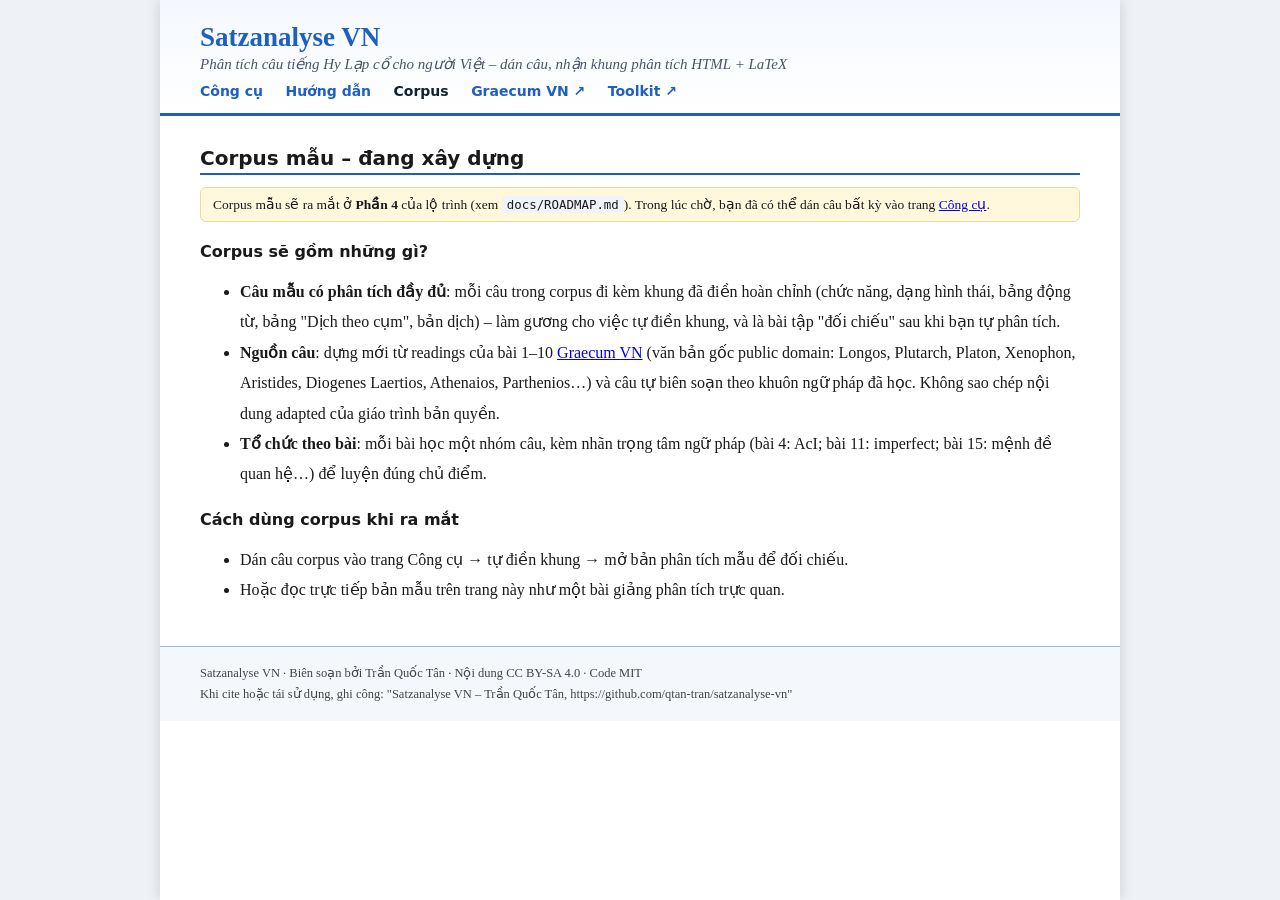
==== corpus.html @ efe392c5 "Phần 1: khung repo, docs nền và tool MVP (paste câu Hy Lạp cổ → khung phân tích HTML + .tex)" ====
<!doctype html>
<html lang="vi">
<head>
<meta charset="UTF-8">
<meta name="viewport" content="width=device-width, initial-scale=1.0">
<title>Corpus – Satzanalyse VN</title>
<link rel="stylesheet" href="assets/style.css">
</head>
<body>
<div class="page">

<header class="site">
  <h1><a href="index.html">Satzanalyse VN</a></h1>
  <p class="tagline">Phân tích câu tiếng Hy Lạp cổ cho người Việt – dán câu, nhận khung phân tích HTML + LaTeX</p>
  <nav class="site">
    <a href="index.html">Công cụ</a>
    <a href="huong-dan.html">Hướng dẫn</a>
    <a href="corpus.html" aria-current="page">Corpus</a>
    <a href="https://github.com/qtan-tran/graecum-vn" target="_blank">Graecum VN ↗</a>
    <a href="https://github.com/qtan-tran/ancient-greek-toolkit" target="_blank">Toolkit ↗</a>
  </nav>
</header>

<h2 class="sec">Corpus mẫu – đang xây dựng</h2>

<div class="hint">Corpus mẫu sẽ ra mắt ở <b>Phần 4</b> của lộ trình (xem <code>docs/ROADMAP.md</code>). Trong lúc chờ, bạn đã có thể dán câu bất kỳ vào trang <a href="index.html">Công cụ</a>.</div>

<h3 class="subsec">Corpus sẽ gồm những gì?</h3>
<ul class="flow">
  <li><b>Câu mẫu có phân tích đầy đủ</b>: mỗi câu trong corpus đi kèm khung đã điền hoàn chỉnh (chức năng, dạng hình thái, bảng động từ, bảng "Dịch theo cụm", bản dịch) – làm gương cho việc tự điền khung, và là bài tập "đối chiếu" sau khi bạn tự phân tích.</li>
  <li><b>Nguồn câu</b>: dựng mới từ readings của bài 1–10 <a href="https://qtan-tran.github.io/graecum-vn/" target="_blank">Graecum VN</a> (văn bản gốc public domain: Longos, Plutarch, Platon, Xenophon, Aristides, Diogenes Laertios, Athenaios, Parthenios…) và câu tự biên soạn theo khuôn ngữ pháp đã học. Không sao chép nội dung adapted của giáo trình bản quyền.</li>
  <li><b>Tổ chức theo bài</b>: mỗi bài học một nhóm câu, kèm nhãn trọng tâm ngữ pháp (bài 4: AcI; bài 11: imperfect; bài 15: mệnh đề quan hệ…) để luyện đúng chủ điểm.</li>
</ul>

<h3 class="subsec">Cách dùng corpus khi ra mắt</h3>
<ul class="flow">
  <li>Dán câu corpus vào trang Công cụ → tự điền khung → mở bản phân tích mẫu để đối chiếu.</li>
  <li>Hoặc đọc trực tiếp bản mẫu trên trang này như một bài giảng phân tích trực quan.</li>
</ul>

<footer class="site">
  Satzanalyse VN · Biên soạn bởi Trần Quốc Tân · Nội dung CC BY-SA 4.0 · Code MIT<br>
  Khi cite hoặc tái sử dụng, ghi công: "Satzanalyse VN – Trần Quốc Tân, https://github.com/qtan-tran/satzanalyse-vn"
</footer>

</div>
</body>
</html>
---- assets/style.css ----
/* Satzanalyse VN – style.css
 * Style dùng chung cho các trang của site (đồng bộ palette canvas Satzanalyse + portal graecum-vn).
 * Code: MIT License. Không dependency, không build. */

:root{
  --Prad:#1F5FBF;--Subj:#C0392B;--Akk:#1E8449;--Dat:#16877A;--Attr:#8E44AD;
  --PN:#D9730D;--Adv:#8A6D1D;--Inf:#B03A6F;--Neg:#000;--Part:#7F8C8D;
  --AcIS:#E0457B;--Konj:#5D6D7E;--App:#2E4A9E;--Vok:#4A235A;
  --ink:#1a1a1a;--accent:#1F5FBF;--border:#9db8e0;--headbg:#e3ecf8;
}
*{box-sizing:border-box}
body{font-family:'Palatino Linotype','Book Antiqua',Palatino,'Times New Roman',serif;
     color:var(--ink);background:#eef1f5;margin:0}
.page{max-width:960px;margin:0 auto;background:#fff;min-height:100vh;
      box-shadow:0 0 14px rgba(0,0,0,.15);padding:0 40px 60px}
header.site{border-bottom:3px solid var(--accent);margin:0 -40px 26px;padding:22px 40px 14px;
      background:linear-gradient(180deg,#f4f8fe,#fff)}
header.site h1{font-size:27px;margin:0 0 2px;color:var(--accent)}
header.site h1 a{color:inherit;text-decoration:none}
header.site .tagline{font-style:italic;color:#4a5568;margin:0 0 10px;font-size:15px}
nav.site{font-family:system-ui,Arial,sans-serif;font-size:14px}
nav.site a{color:var(--accent);text-decoration:none;margin-right:18px;font-weight:600}
nav.site a:hover{text-decoration:underline}
nav.site a[aria-current="page"]{color:#123;cursor:default;font-weight:700}
h2.sec{font-family:system-ui,Arial,sans-serif;font-size:20px;border-bottom:2px solid var(--accent);
      padding-bottom:3px;margin:30px 0 12px}
h3.subsec{font-family:system-ui,Arial,sans-serif;font-size:16px;margin:20px 0 8px}
.gk{font-family:'Palatino Linotype','Book Antiqua',Palatino,'Times New Roman',serif;font-size:1.06em}
.box{border:1px solid var(--border);border-radius:7px;margin:14px 0;background:#fff;overflow:hidden}
.box>.bt{background:var(--headbg);font:700 13px/1.3 system-ui,Arial,sans-serif;padding:7px 12px;
      border-bottom:1px solid #c5d5ee}
.box>.bb{padding:10px 14px;font-size:15.5px;line-height:1.55}
.hint{background:#fff8dc;border:1px solid #e8d9a0;border-radius:6px;padding:8px 12px;
      font-size:13.5px;margin:0 0 14px}
.err{background:#fdecea;border:1px solid #f5b7b0;border-radius:6px;padding:10px 12px;
      font-size:14px;margin:10px 0;display:none;color:#7b241c}
.ok{background:#eafaf1;border:1px solid #a9dfbf;border-radius:6px;padding:10px 12px;
      font-size:14px;margin:10px 0;display:none}
label{font-family:system-ui,Arial,sans-serif;font-size:14px;font-weight:600;display:block;margin:12px 0 4px}
input[type=text],textarea{width:100%;font-size:16px;padding:8px 10px;border:1px solid #b8c4d8;
      border-radius:5px;font-family:inherit;background:#fff}
textarea{min-height:150px;resize:vertical;line-height:1.7}
textarea.over{border-color:#e74c3c;background:#fff5f4}
.counter{font-family:system-ui,Arial,sans-serif;font-size:12.5px;color:#555;text-align:right;margin-top:3px}
.counter.over{color:#c0392b;font-weight:700}
button{font:700 14px system-ui,Arial,sans-serif;border-radius:6px;border:1px solid var(--accent);
      background:var(--accent);color:#fff;padding:9px 18px;cursor:pointer;margin:14px 8px 0 0}
button:hover{background:#194d96}
button.ghost{background:#fff;color:var(--accent)}
button.ghost:hover{background:#eef4fd}
button:disabled{opacity:.45;cursor:not-allowed}
.chips{margin:8px 0 4px;line-height:2.1}
.chip{font:700 12px system-ui,Arial,sans-serif;margin-right:10px;white-space:nowrap}
.actions{margin-top:6px}
.summary{font-family:system-ui,Arial,sans-serif;font-size:13.5px;color:#333}
table{border-collapse:collapse;width:100%;font-size:13.5px}
th{font-family:system-ui,Arial,sans-serif;font-size:12px;background:#f0f3f8;text-align:left}
th,td{border:1px solid #ccd4e0;padding:4px 7px;vertical-align:top}
iframe#preview{width:100%;height:520px;border:1px solid var(--border);border-radius:6px;background:#fff}
ul.flow{line-height:1.9}
footer.site{margin:40px -40px 0;padding:16px 40px;border-top:1px solid var(--border);
      background:#f4f7fc;font-size:12.5px;color:#444;line-height:1.7}
footer.site a{color:var(--accent)}
.note{font-size:13px;color:#444;margin-top:8px}
code{background:#f0f3f8;border-radius:3px;padding:1px 5px;font-size:.92em}
kbd{font-family:system-ui,Arial,sans-serif;border:1px solid #b8c4d8;border-bottom-width:2px;
      border-radius:4px;padding:1px 6px;background:#f8fafd;font-size:.9em}
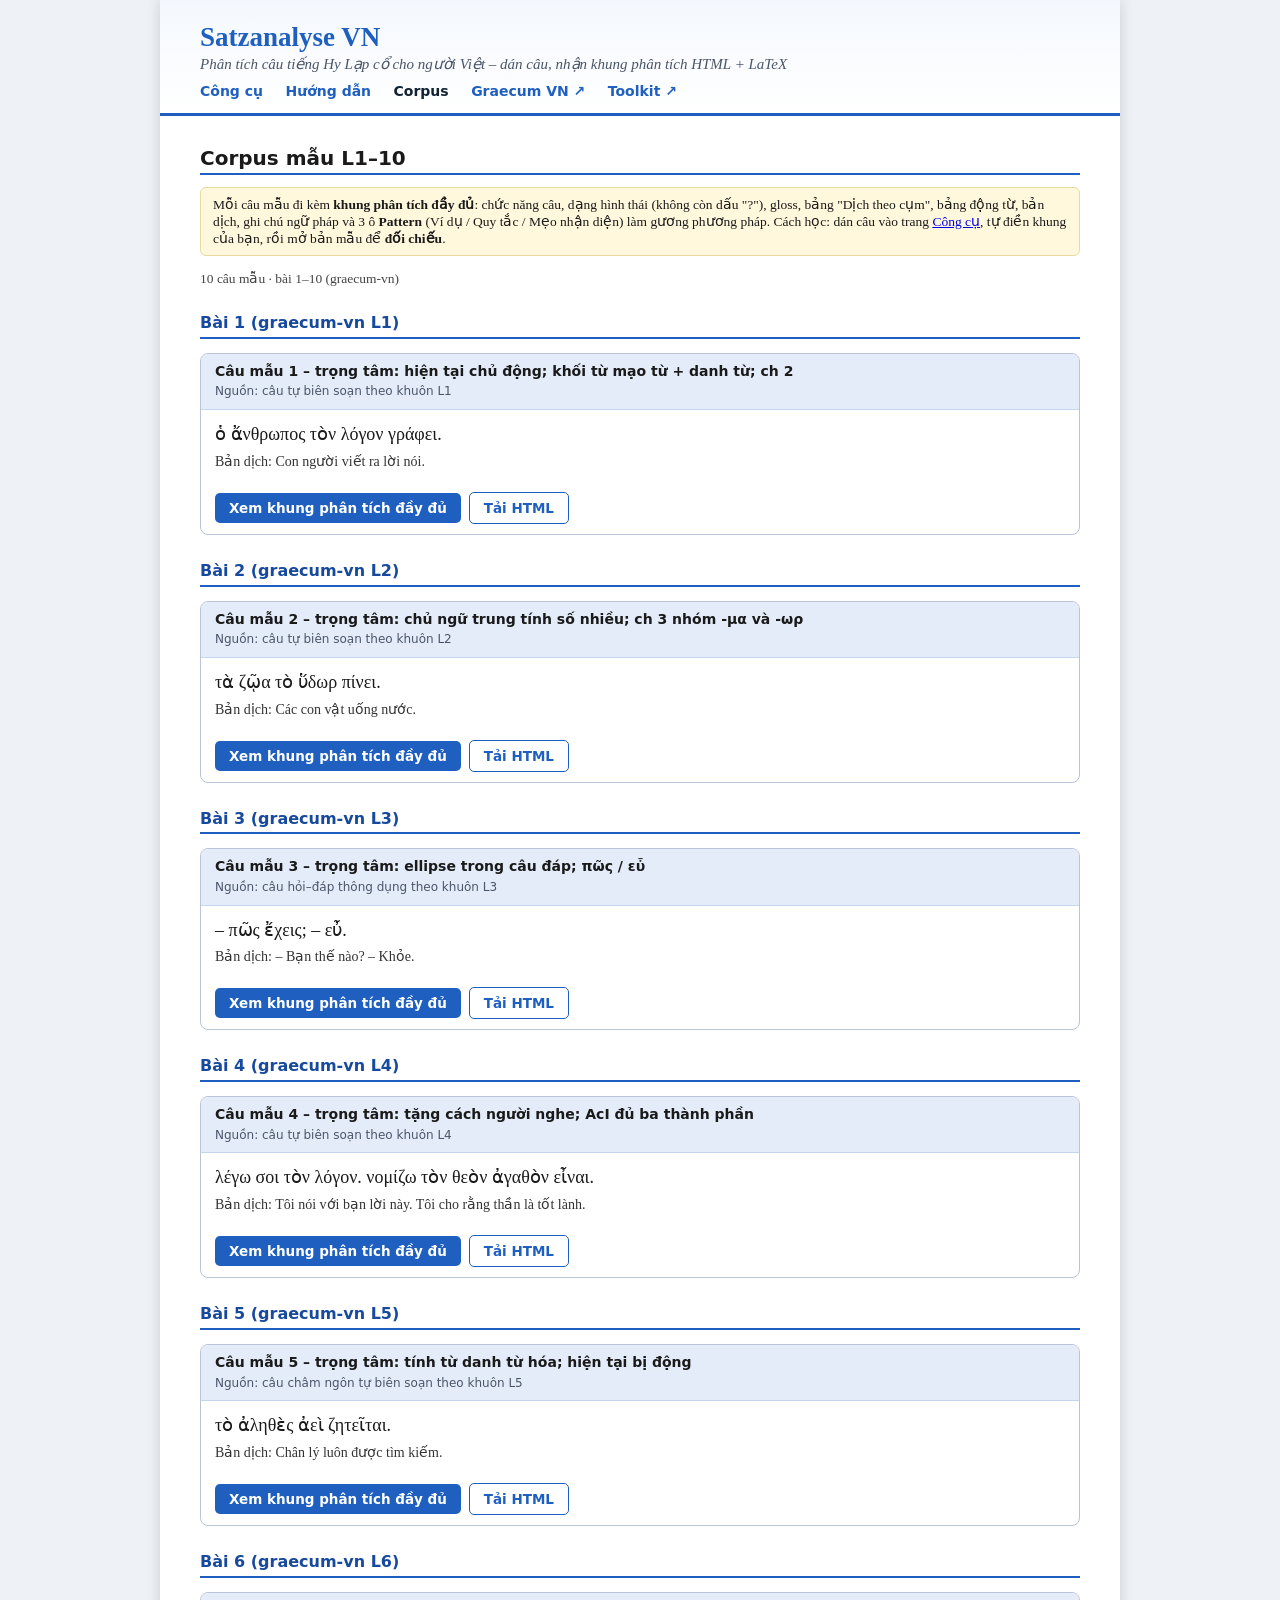
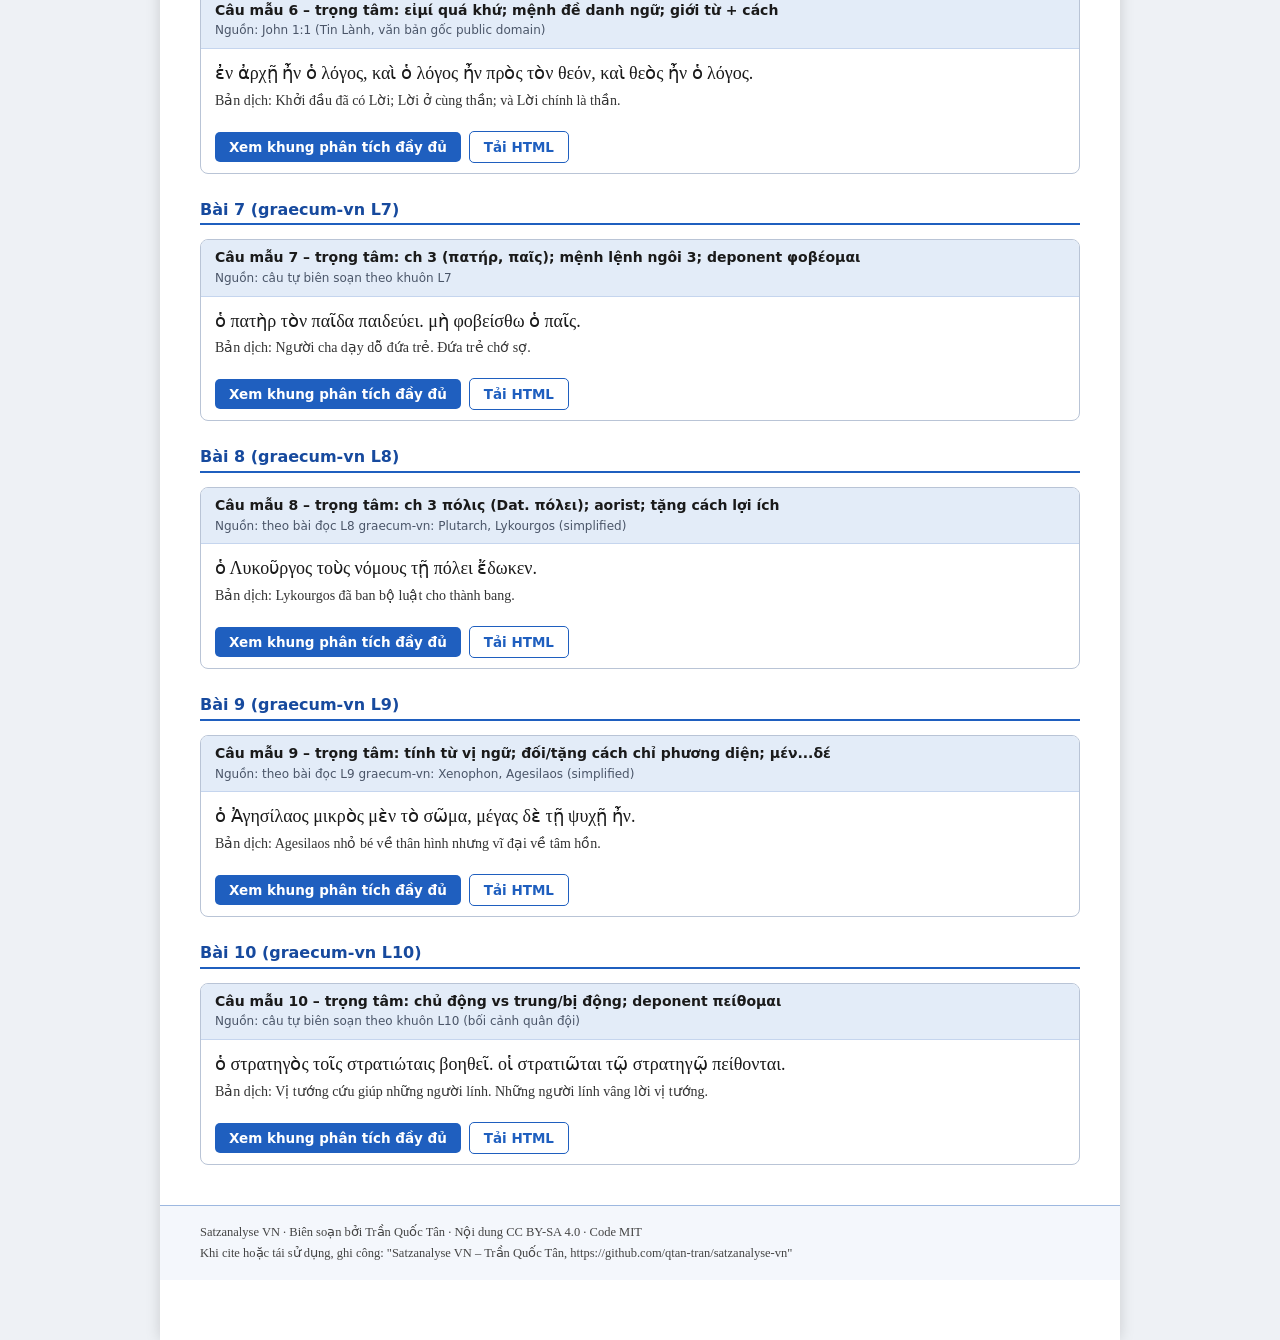
==== commit 111d222f: "Phần 4: corpus mẫu L1–10 – data/corpus.js (10 câu, 3 ô Pattern/câu) + fill API exporter-html + galle" ====
--- a/corpus.html
+++ b/corpus.html
@@ -5,6 +5,23 @@
 <meta name="viewport" content="width=device-width, initial-scale=1.0">
 <title>Corpus – Satzanalyse VN</title>
 <link rel="stylesheet" href="assets/style.css">
+<style>
+.ccard{border:1px solid #b9c4d6;border-radius:8px;margin:14px 0;background:#fff;overflow:hidden}
+.ccard .ch{background:#e3ecf8;padding:8px 14px;border-bottom:1px solid #c5d5ee;font:700 14px/1.4 system-ui,Arial,sans-serif}
+.ccard .ch .src{font:400 12px/1.4 system-ui,Arial,sans-serif;color:#4a5568}
+.ccard .cb{padding:10px 14px}
+.ccard .gk{font-size:18px;line-height:1.6}
+.ccard .vi{color:#333;margin:4px 0 8px;font-size:14px}
+.ccard .btns{margin-top:6px}
+.ccard button{font:700 13.5px system-ui,Arial,sans-serif;padding:7px 14px;border:0;border-radius:5px;background:#1F5FBF;color:#fff;cursor:pointer;margin-right:8px}
+.ccard button.ghost{background:#fff;color:#1F5FBF;border:1px solid #1F5FBF}
+.ccard button:hover{background:#174a9e}
+.ccard button.ghost:hover{background:#eef4fd}
+.ccard .viewwrap{margin-top:10px}
+.ccard iframe{width:100%;height:620px;border:1px solid #ccd4e0;border-radius:5px;background:#fff}
+.lesson{margin:26px 0 6px;font:700 16px/1.3 system-ui,Arial,sans-serif;border-bottom:2px solid #1F5FBF;padding-bottom:3px;color:#174a9e}
+.count{font-size:13.5px;color:#444;margin:10px 0}
+</style>
 </head>
 <body>
 <div class="page">
@@ -21,22 +38,12 @@
   </nav>
 </header>
 
-<h2 class="sec">Corpus mẫu – đang xây dựng</h2>
+<h2 class="sec">Corpus mẫu L1–10</h2>
 
-<div class="hint">Corpus mẫu sẽ ra mắt ở <b>Phần 4</b> của lộ trình (xem <code>docs/ROADMAP.md</code>). Trong lúc chờ, bạn đã có thể dán câu bất kỳ vào trang <a href="index.html">Công cụ</a>.</div>
+<div class="hint">Mỗi câu mẫu đi kèm <b>khung phân tích đầy đủ</b>: chức năng câu, dạng hình thái (không còn dấu "?"), gloss, bảng "Dịch theo cụm", bảng động từ, bản dịch, ghi chú ngữ pháp và 3 ô <b>Pattern</b> (Ví dụ / Quy tắc / Mẹo nhận diện) làm gương phương pháp. Cách học: dán câu vào trang <a href="index.html">Công cụ</a>, tự điền khung của bạn, rồi mở bản mẫu để <b>đối chiếu</b>.</div>
 
-<h3 class="subsec">Corpus sẽ gồm những gì?</h3>
-<ul class="flow">
-  <li><b>Câu mẫu có phân tích đầy đủ</b>: mỗi câu trong corpus đi kèm khung đã điền hoàn chỉnh (chức năng, dạng hình thái, bảng động từ, bảng "Dịch theo cụm", bản dịch) – làm gương cho việc tự điền khung, và là bài tập "đối chiếu" sau khi bạn tự phân tích.</li>
-  <li><b>Nguồn câu</b>: dựng mới từ readings của bài 1–10 <a href="https://qtan-tran.github.io/graecum-vn/" target="_blank">Graecum VN</a> (văn bản gốc public domain: Longos, Plutarch, Platon, Xenophon, Aristides, Diogenes Laertios, Athenaios, Parthenios…) và câu tự biên soạn theo khuôn ngữ pháp đã học. Không sao chép nội dung adapted của giáo trình bản quyền.</li>
-  <li><b>Tổ chức theo bài</b>: mỗi bài học một nhóm câu, kèm nhãn trọng tâm ngữ pháp (bài 4: AcI; bài 11: imperfect; bài 15: mệnh đề quan hệ…) để luyện đúng chủ điểm.</li>
-</ul>
-
-<h3 class="subsec">Cách dùng corpus khi ra mắt</h3>
-<ul class="flow">
-  <li>Dán câu corpus vào trang Công cụ → tự điền khung → mở bản phân tích mẫu để đối chiếu.</li>
-  <li>Hoặc đọc trực tiếp bản mẫu trên trang này như một bài giảng phân tích trực quan.</li>
-</ul>
+<p class="count" id="count"></p>
+<div id="corpus-list"><noscript>Trang corpus cần JavaScript. Bạn vẫn có thể dán câu vào trang Công cụ.</noscript></div>
 
 <footer class="site">
   Satzanalyse VN · Biên soạn bởi Trần Quốc Tân · Nội dung CC BY-SA 4.0 · Code MIT<br>
@@ -44,5 +51,110 @@
 </footer>
 
 </div>
+<script src="data/dict.js"></script>
+<script src="data/morph.js"></script>
+<script src="data/corpus.js"></script>
+<script src="assets/engine.js"></script>
+<script src="assets/exporter-html.js"></script>
+<script>
+/* Corpus gallery: dựng danh sách theo bài từ window.SA_CORPUS;
+ * mỗi câu render lười (chỉ khi bấm "Xem khung") qua SA_HTML.build(model, fill). */
+(function () {
+  'use strict';
+  var C = window.SA_CORPUS;
+  var list = document.getElementById('corpus-list');
+  if (!C || !C.items || !C.items.length) {
+    list.textContent = 'Chưa có câu mẫu nào.';
+    return;
+  }
+  document.getElementById('count').textContent = C.items.length + ' câu mẫu · bài 1–10 (graecum-vn)';
+
+  var frag = document.createDocumentFragment();
+  var lastLesson = -1;
+
+  C.items.forEach(function (it, i) {
+    if (it.lesson !== lastLesson) {
+      var h = document.createElement('h3');
+      h.className = 'lesson';
+      h.textContent = 'Bài ' + it.lesson + ' (graecum-vn L' + it.lesson + ')';
+      frag.appendChild(h);
+      lastLesson = it.lesson;
+    }
+
+    var card = document.createElement('div');
+    card.className = 'ccard';
+    var head = document.createElement('div');
+    head.className = 'ch';
+    head.innerHTML = 'Câu mẫu ' + (i + 1) + ' – trọng tâm: ' +
+      String(it.focus).replace(/&/g, '&amp;').replace(/</g, '&lt;') +
+      '<br><span class="src">Nguồn: ' + String(it.source).replace(/&/g, '&amp;').replace(/</g, '&lt;') + '</span>';
+    var body = document.createElement('div');
+    body.className = 'cb';
+    var gk = document.createElement('div');
+    gk.className = 'gk';
+    gk.textContent = it.greek;
+    var vi = document.createElement('div');
+    vi.className = 'vi';
+    vi.textContent = 'Bản dịch: ' + it.vi;
+    var btns = document.createElement('div');
+    btns.className = 'btns';
+    var bView = document.createElement('button');
+    bView.textContent = 'Xem khung phân tích đầy đủ';
+    var bDl = document.createElement('button');
+    bDl.className = 'ghost';
+    bDl.textContent = 'Tải HTML';
+    btns.appendChild(bView);
+    btns.appendChild(bDl);
+
+    var view = document.createElement('div');
+    view.className = 'viewwrap';
+    view.hidden = true;
+    var frame = document.createElement('iframe');
+    frame.title = 'Khung phân tích – ' + it.title;
+    view.appendChild(frame);
+
+    function buildHtml() {
+      var model = SA.analyze(it.greek, { title: it.title, subtitle: it.subtitle });
+      var fill = {
+        hint: 'Khung mẫu có phân tích đầy đủ (Corpus Satzanalyse VN) – tự điền khung của bạn ở trang Công cụ rồi đối chiếu.',
+        vi: it.vi,
+        sentences: it.sentences,
+        patterns: it.patterns
+      };
+      return SA_HTML.build(model, fill);
+    }
+
+    bView.addEventListener('click', function () {
+      if (frame.getAttribute('data-built') !== '1') {
+        frame.srcdoc = buildHtml();
+        frame.setAttribute('data-built', '1');
+      }
+      view.hidden = !view.hidden;
+      bView.textContent = view.hidden ? 'Xem khung phân tích đầy đủ' : 'Ẩn khung phân tích';
+    });
+
+    bDl.addEventListener('click', function () {
+      var blob = new Blob([buildHtml()], { type: 'text/html;charset=utf-8' });
+      var a = document.createElement('a');
+      a.href = URL.createObjectURL(blob);
+      a.download = 'satzanalyse-corpus-L' + it.lesson + '.html';
+      document.body.appendChild(a);
+      a.click();
+      document.body.removeChild(a);
+      URL.revokeObjectURL(a.href);
+    });
+
+    body.appendChild(gk);
+    body.appendChild(vi);
+    body.appendChild(btns);
+    body.appendChild(view);
+    card.appendChild(head);
+    card.appendChild(body);
+    frag.appendChild(card);
+  });
+
+  list.appendChild(frag);
+})();
+</script>
 </body>
 </html>
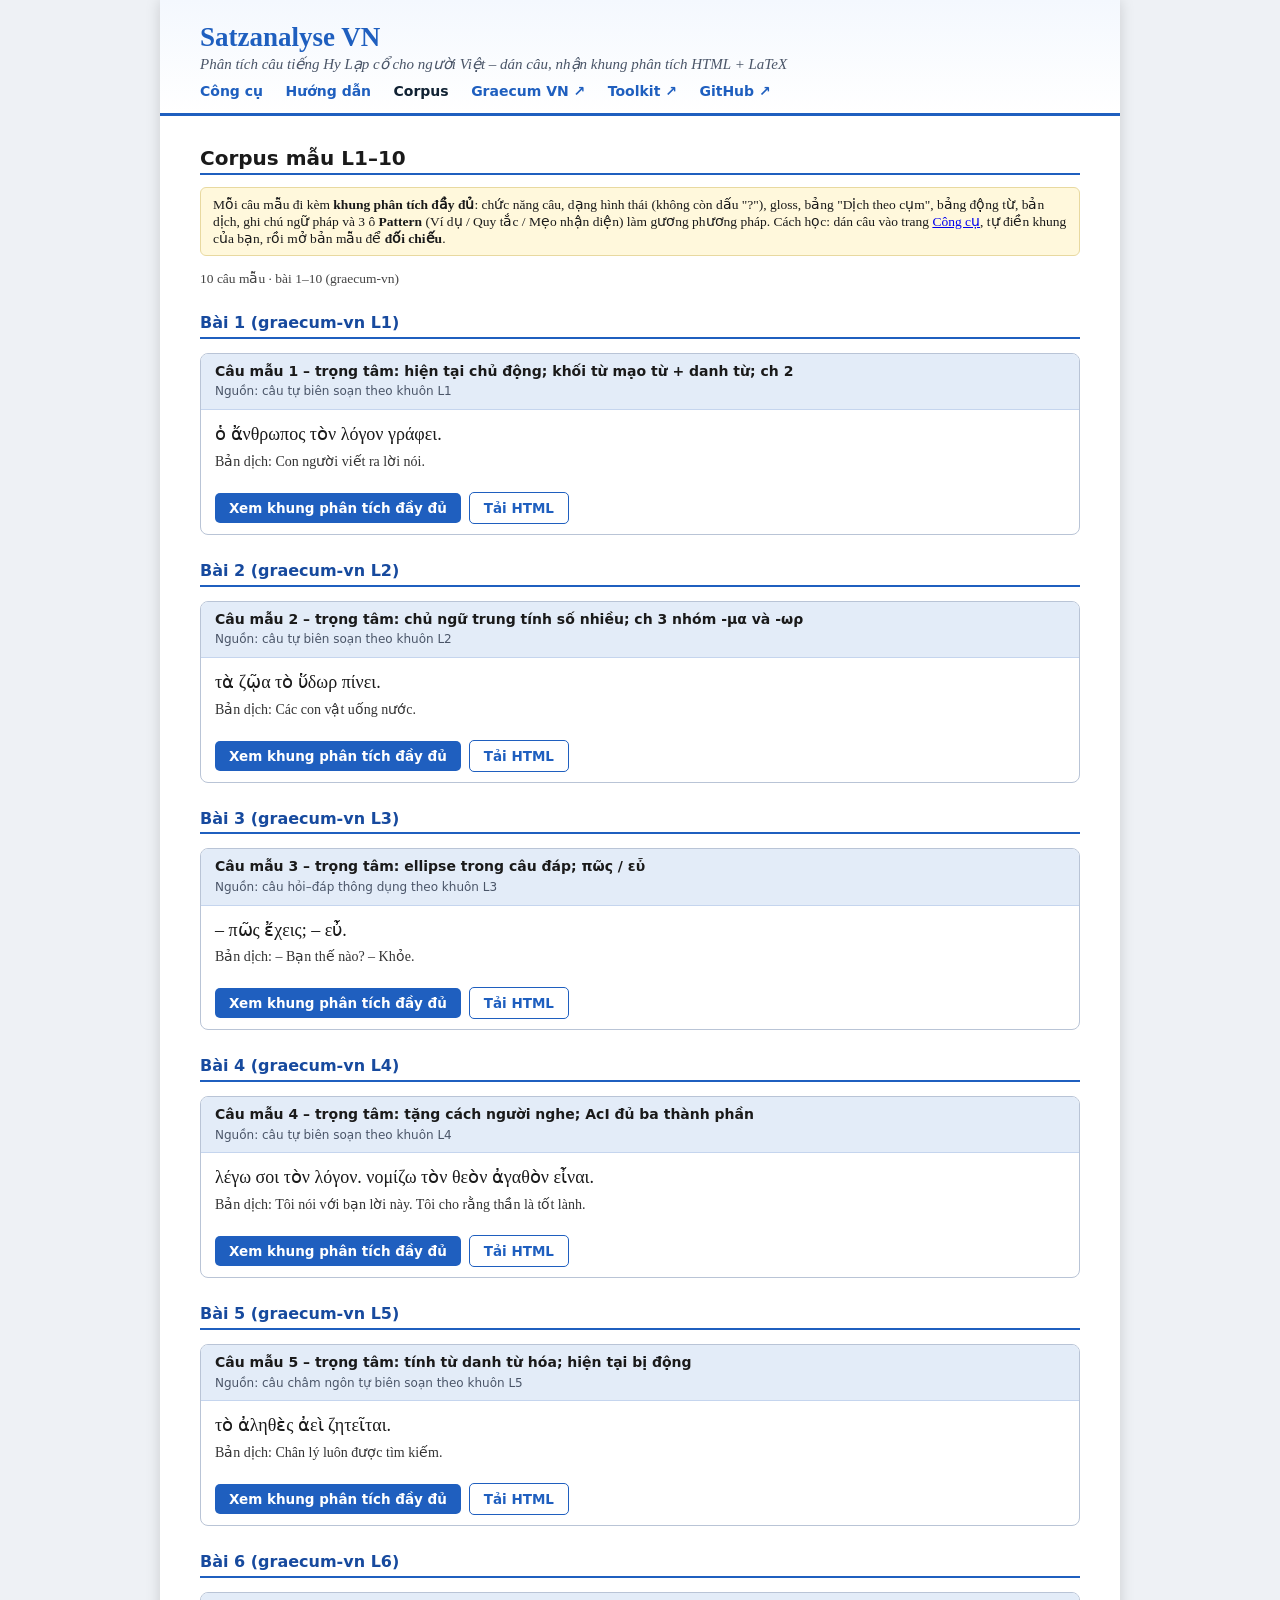
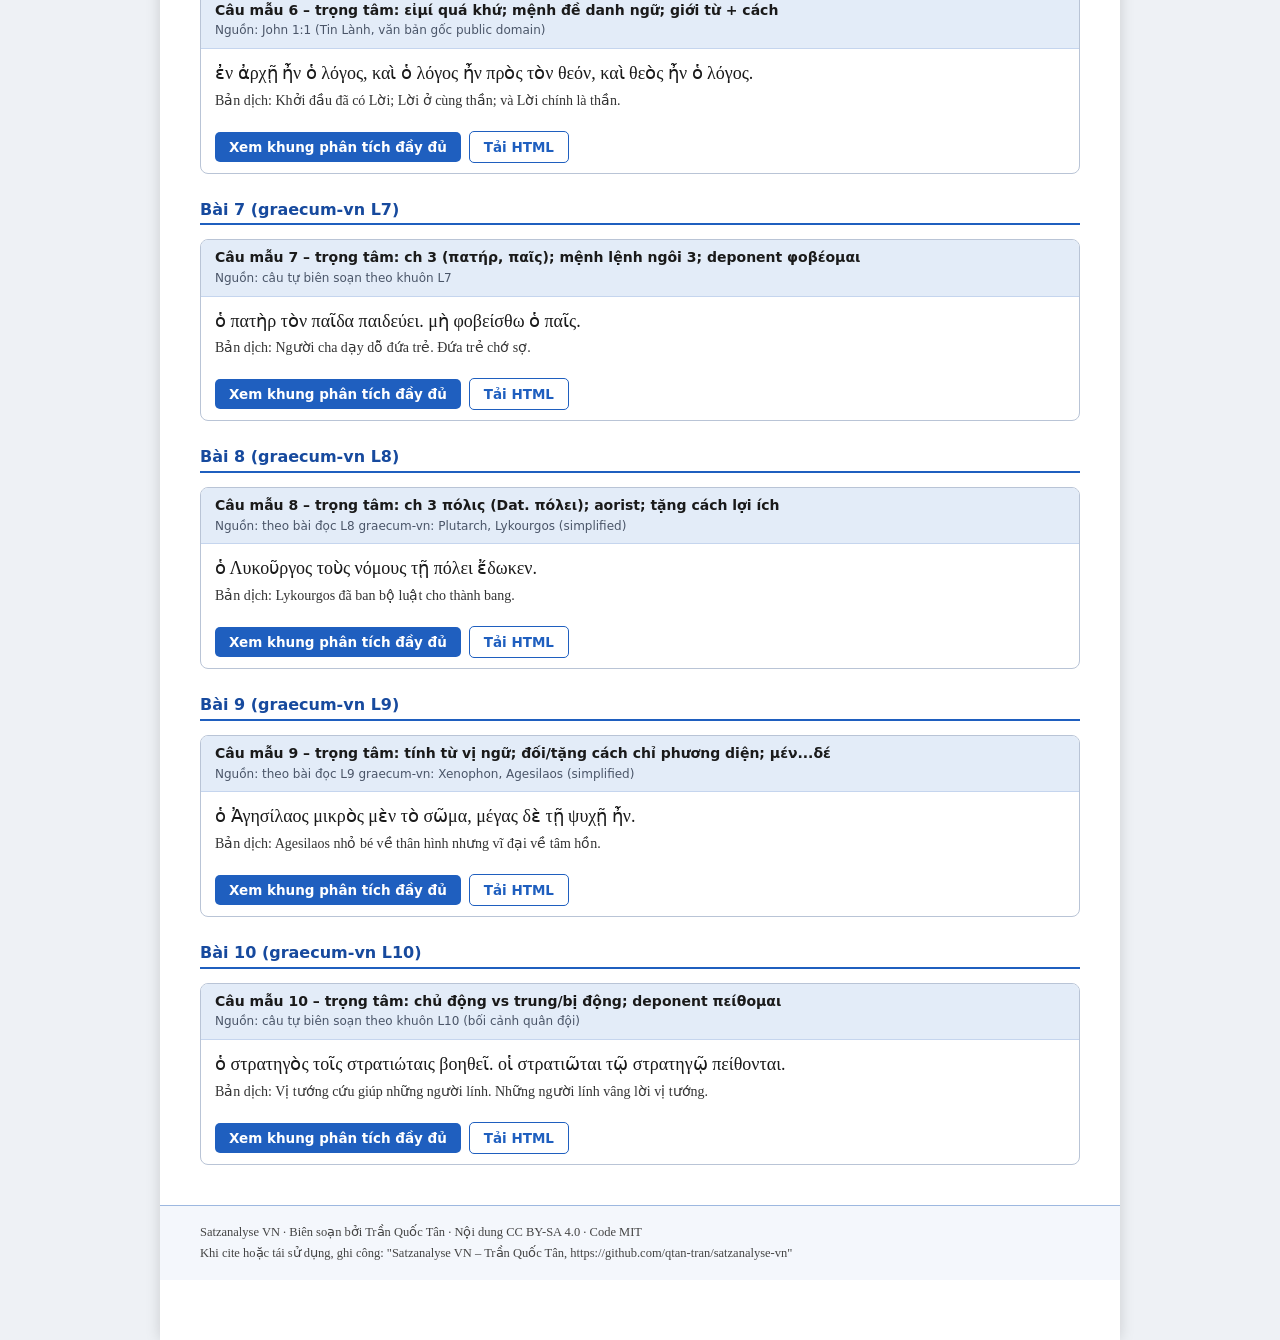
==== commit b52bdd1d: "Phần 5: trau chuốt UI + cross-link hai chiều với portal graecum-vn và ancient-greek-toolkit - Nav 3 " ====
--- a/corpus.html
+++ b/corpus.html
@@ -33,8 +33,9 @@
     <a href="index.html">Công cụ</a>
     <a href="huong-dan.html">Hướng dẫn</a>
     <a href="corpus.html" aria-current="page">Corpus</a>
-    <a href="https://github.com/qtan-tran/graecum-vn" target="_blank">Graecum VN ↗</a>
-    <a href="https://github.com/qtan-tran/ancient-greek-toolkit" target="_blank">Toolkit ↗</a>
+    <a href="https://qtan-tran.github.io/graecum-vn/" target="_blank">Graecum VN ↗</a>
+    <a href="https://qtan-tran.github.io/ancient-greek-toolkit/" target="_blank">Toolkit ↗</a>
+    <a href="https://github.com/qtan-tran/satzanalyse-vn" target="_blank">GitHub ↗</a>
   </nav>
 </header>
 
--- a/assets/style.css
+++ b/assets/style.css
@@ -65,3 +65,15 @@
 code{background:#f0f3f8;border-radius:3px;padding:1px 5px;font-size:.92em}
 kbd{font-family:system-ui,Arial,sans-serif;border:1px solid #b8c4d8;border-bottom-width:2px;
       border-radius:4px;padding:1px 6px;background:#f8fafd;font-size:.9em}
+
+/* Mobile: page hẹp lại, nav wrap, iframe thấp hơn */
+@media (max-width:640px){
+  .page{padding:0 16px 40px}
+  header.site{margin:0 -16px 22px;padding:16px 16px 10px}
+  footer.site{margin:40px -16px 0;padding:14px 16px}
+  header.site h1{font-size:22px}
+  header.site .tagline{font-size:13.5px}
+  nav.site{line-height:1.9}
+  nav.site a{margin-right:12px;display:inline-block}
+  iframe#preview{height:400px}
+}
